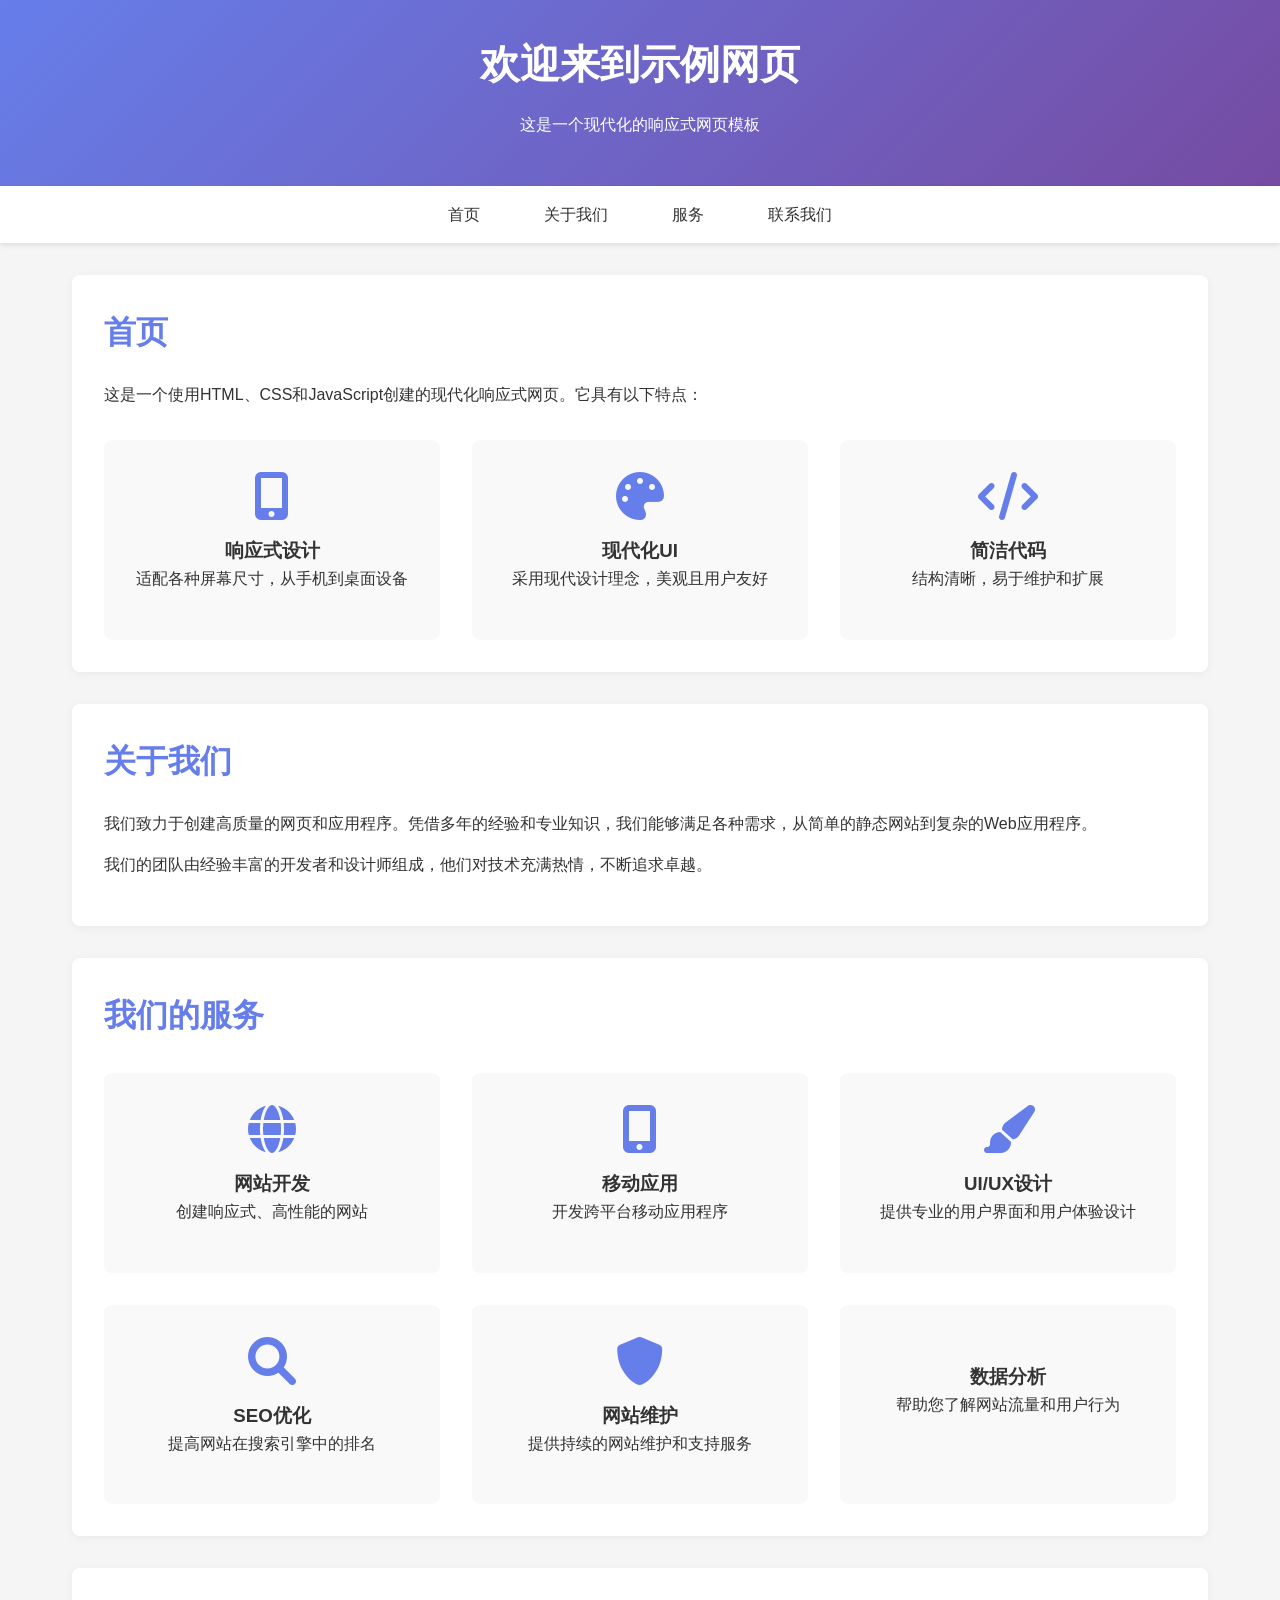
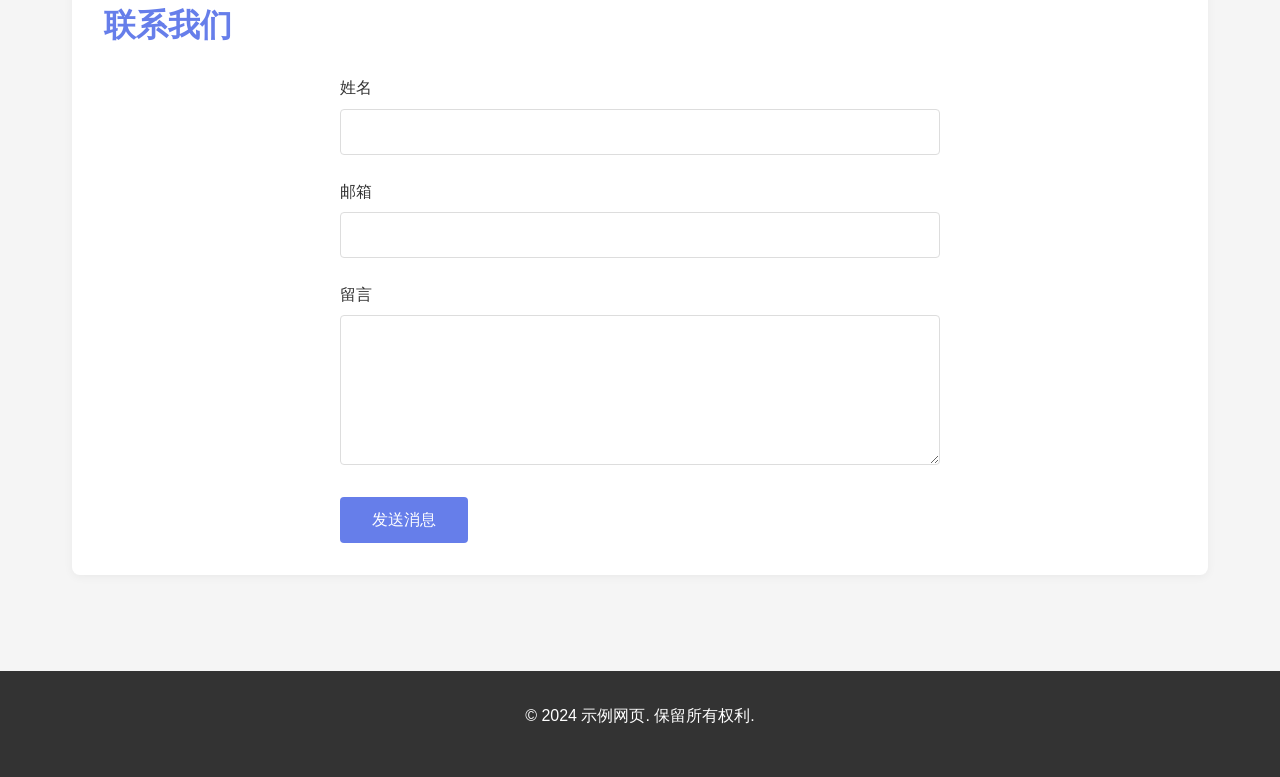
==== index.html @ 730ffffa "添加index.html网页文件" ====
<!DOCTYPE html>
<html lang="zh-CN">
<head>
    <meta charset="UTF-8">
    <meta name="viewport" content="width=device-width, initial-scale=1.0">
    <title>示例网页</title>
    <style>
        * {
            margin: 0;
            padding: 0;
            box-sizing: border-box;
        }

        body {
            font-family: -apple-system, BlinkMacSystemFont, 'Segoe UI', Roboto, Oxygen, Ubuntu, Cantarell, sans-serif;
            line-height: 1.6;
            color: #333;
            background-color: #f5f5f5;
        }

        header {
            background: linear-gradient(135deg, #667eea 0%, #764ba2 100%);
            color: white;
            padding: 2rem 0;
            text-align: center;
            box-shadow: 0 2px 10px rgba(0, 0, 0, 0.1);
        }

        nav {
            background: white;
            box-shadow: 0 2px 5px rgba(0, 0, 0, 0.1);
            position: sticky;
            top: 0;
            z-index: 100;
        }

        nav ul {
            list-style: none;
            display: flex;
            justify-content: center;
            flex-wrap: wrap;
        }

        nav ul li {
            margin: 0;
        }

        nav ul li a {
            display: block;
            padding: 1rem 2rem;
            text-decoration: none;
            color: #333;
            transition: background-color 0.3s ease;
        }

        nav ul li a:hover {
            background-color: #f0f0f0;
        }

        .container {
            max-width: 1200px;
            margin: 0 auto;
            padding: 2rem;
        }

        section {
            background: white;
            margin-bottom: 2rem;
            padding: 2rem;
            border-radius: 8px;
            box-shadow: 0 2px 10px rgba(0, 0, 0, 0.05);
        }

        h1 {
            font-size: 2.5rem;
            margin-bottom: 1rem;
        }

        h2 {
            font-size: 2rem;
            margin-bottom: 1.5rem;
            color: #667eea;
        }

        p {
            margin-bottom: 1rem;
        }

        .features {
            display: grid;
            grid-template-columns: repeat(auto-fit, minmax(300px, 1fr));
            gap: 2rem;
            margin-top: 2rem;
        }

        .feature {
            text-align: center;
            padding: 2rem;
            background: #f9f9f9;
            border-radius: 8px;
            transition: transform 0.3s ease, box-shadow 0.3s ease;
        }

        .feature:hover {
            transform: translateY(-5px);
            box-shadow: 0 5px 20px rgba(0, 0, 0, 0.1);
        }

        .feature i {
            font-size: 3rem;
            color: #667eea;
            margin-bottom: 1rem;
        }

        .btn {
            display: inline-block;
            padding: 0.8rem 2rem;
            background: #667eea;
            color: white;
            text-decoration: none;
            border-radius: 4px;
            transition: background-color 0.3s ease;
            border: none;
            cursor: pointer;
            font-size: 1rem;
        }

        .btn:hover {
            background: #5568d3;
        }

        form {
            max-width: 600px;
            margin: 0 auto;
        }

        .form-group {
            margin-bottom: 1.5rem;
        }

        label {
            display: block;
            margin-bottom: 0.5rem;
            font-weight: 500;
        }

        input, textarea {
            width: 100%;
            padding: 0.8rem;
            border: 1px solid #ddd;
            border-radius: 4px;
            font-size: 1rem;
        }

        textarea {
            resize: vertical;
            min-height: 150px;
        }

        footer {
            background: #333;
            color: white;
            text-align: center;
            padding: 2rem 0;
            margin-top: 2rem;
        }

        @media (max-width: 768px) {
            h1 {
                font-size: 2rem;
            }
            
            h2 {
                font-size: 1.5rem;
            }
            
            .container {
                padding: 1rem;
            }
            
            section {
                padding: 1.5rem;
            }
            
            nav ul li a {
                padding: 0.8rem 1rem;
            }
        }
    </style>
    <link rel="stylesheet" href="https://cdnjs.cloudflare.com/ajax/libs/font-awesome/6.0.0/css/all.min.css">
</head>
<body>
    <header>
        <h1>欢迎来到示例网页</h1>
        <p>这是一个现代化的响应式网页模板</p>
    </header>

    <nav>
        <ul>
            <li><a href="#home">首页</a></li>
            <li><a href="#about">关于我们</a></li>
            <li><a href="#services">服务</a></li>
            <li><a href="#contact">联系我们</a></li>
        </ul>
    </nav>

    <div class="container">
        <section id="home">
            <h2>首页</h2>
            <p>这是一个使用HTML、CSS和JavaScript创建的现代化响应式网页。它具有以下特点：</p>
            <div class="features">
                <div class="feature">
                    <i class="fas fa-mobile-alt"></i>
                    <h3>响应式设计</h3>
                    <p>适配各种屏幕尺寸，从手机到桌面设备</p>
                </div>
                <div class="feature">
                    <i class="fas fa-palette"></i>
                    <h3>现代化UI</h3>
                    <p>采用现代设计理念，美观且用户友好</p>
                </div>
                <div class="feature">
                    <i class="fas fa-code"></i>
                    <h3>简洁代码</h3>
                    <p>结构清晰，易于维护和扩展</p>
                </div>
            </div>
        </section>

        <section id="about">
            <h2>关于我们</h2>
            <p>我们致力于创建高质量的网页和应用程序。凭借多年的经验和专业知识，我们能够满足各种需求，从简单的静态网站到复杂的Web应用程序。</p>
            <p>我们的团队由经验丰富的开发者和设计师组成，他们对技术充满热情，不断追求卓越。</p>
        </section>

        <section id="services">
            <h2>我们的服务</h2>
            <div class="features">
                <div class="feature">
                    <i class="fas fa-globe"></i>
                    <h3>网站开发</h3>
                    <p>创建响应式、高性能的网站</p>
                </div>
                <div class="feature">
                    <i class="fas fa-mobile-alt"></i>
                    <h3>移动应用</h3>
                    <p>开发跨平台移动应用程序</p>
                </div>
                <div class="feature">
                    <i class="fas fa-paint-brush"></i>
                    <h3>UI/UX设计</h3>
                    <p>提供专业的用户界面和用户体验设计</p>
                </div>
                <div class="feature">
                    <i class="fas fa-search"></i>
                    <h3>SEO优化</h3>
                    <p>提高网站在搜索引擎中的排名</p>
                </div>
                <div class="feature">
                    <i class="fas fa-shield-alt"></i>
                    <h3>网站维护</h3>
                    <p>提供持续的网站维护和支持服务</p>
                </div>
                <div class="feature">
                    <i class="fas fa-analytics"></i>
                    <h3>数据分析</h3>
                    <p>帮助您了解网站流量和用户行为</p>
                </div>
            </div>
        </section>

        <section id="contact">
            <h2>联系我们</h2>
            <form id="contactForm">
                <div class="form-group">
                    <label for="name">姓名</label>
                    <input type="text" id="name" name="name" required>
                </div>
                <div class="form-group">
                    <label for="email">邮箱</label>
                    <input type="email" id="email" name="email" required>
                </div>
                <div class="form-group">
                    <label for="message">留言</label>
                    <textarea id="message" name="message" required></textarea>
                </div>
                <button type="submit" class="btn">发送消息</button>
            </form>
        </section>
    </div>

    <footer>
        <p>&copy; 2024 示例网页. 保留所有权利.</p>
    </footer>

    <script>
        // 平滑滚动
        document.querySelectorAll('a[href^="#"]').forEach(anchor => {
            anchor.addEventListener('click', function (e) {
                e.preventDefault();
                document.querySelector(this.getAttribute('href')).scrollIntoView({
                    behavior: 'smooth'
                });
            });
        });

        // 表单提交处理
        document.getElementById('contactForm').addEventListener('submit', function(e) {
            e.preventDefault();
            
            // 这里可以添加表单提交逻辑
            const formData = new FormData(this);
            const data = Object.fromEntries(formData);
            
            console.log('表单数据:', data);
            
            // 显示成功消息
            alert('消息发送成功！我们会尽快与您联系。');
            
            // 重置表单
            this.reset();
        });

        // 页面加载动画
        window.addEventListener('load', function() {
            document.body.style.opacity = '0';
            document.body.style.transition = 'opacity 0.5s ease';
            setTimeout(() => {
                document.body.style.opacity = '1';
            }, 100);
        });

        // 滚动显示效果
        const observerOptions = {
            threshold: 0.1,
            rootMargin: '0px 0px -50px 0px'
        };

        const observer = new IntersectionObserver(function(entries) {
            entries.forEach(entry => {
                if (entry.isIntersecting) {
                    entry.target.style.opacity = '1';
                    entry.target.style.transform = 'translateY(0)';
                }
            });
        }, observerOptions);

        // 观察所有section元素
        document.querySelectorAll('section').forEach(section => {
            section.style.opacity = '0';
            section.style.transform = 'translateY(20px)';
            section.style.transition = 'opacity 0.6s ease, transform 0.6s ease';
            observer.observe(section);
        });
    </script>
</body>
</html>
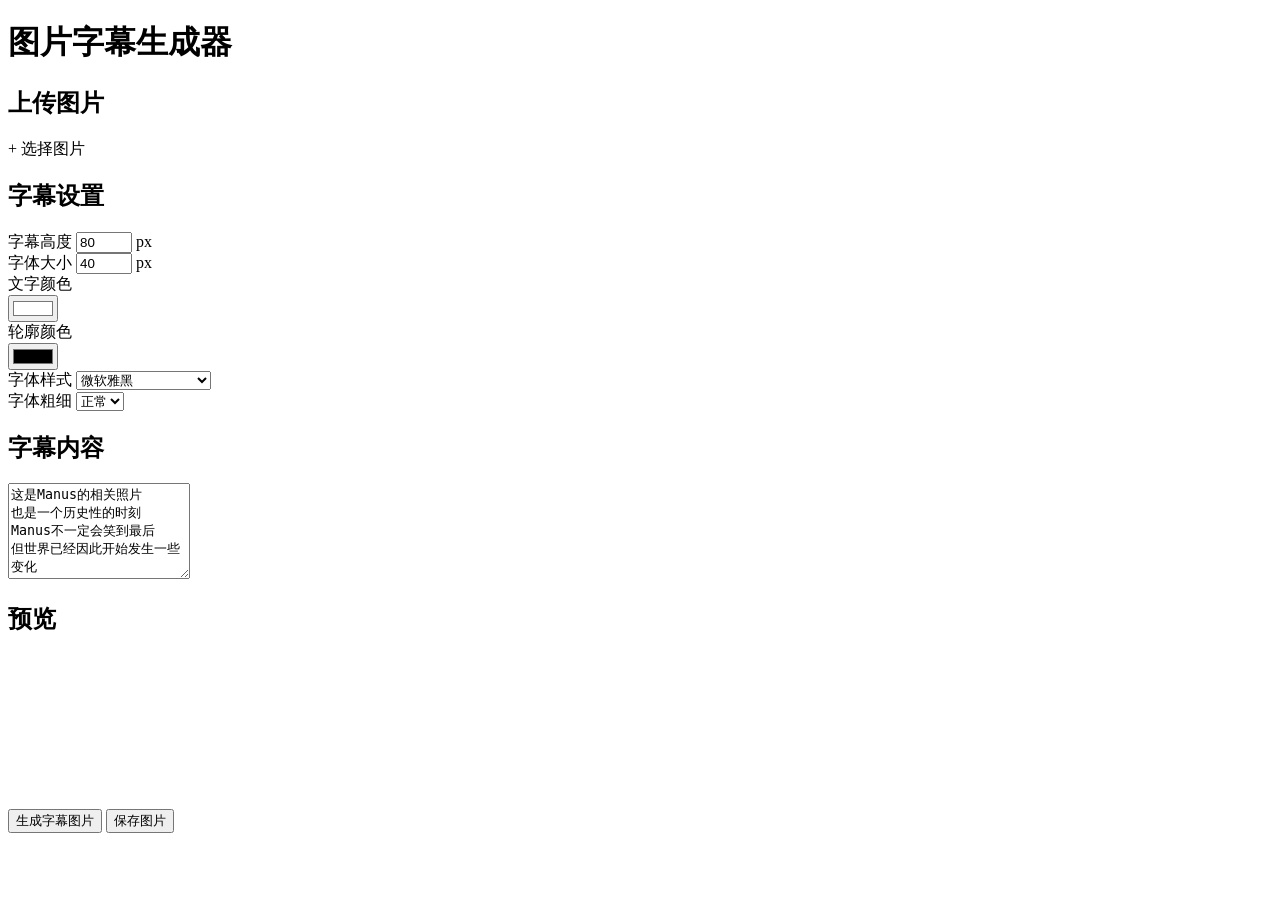
==== commit ca01299f: "同步项目到GitHub" ====
--- a/index.html
+++ b/index.html
@@ -3,355 +3,116 @@
 <head>
     <meta charset="UTF-8">
     <meta name="viewport" content="width=device-width, initial-scale=1.0">
-    <title>示例网页</title>
-    <style>
-        * {
-            margin: 0;
-            padding: 0;
-            box-sizing: border-box;
-        }
-
-        body {
-            font-family: -apple-system, BlinkMacSystemFont, 'Segoe UI', Roboto, Oxygen, Ubuntu, Cantarell, sans-serif;
-            line-height: 1.6;
-            color: #333;
-            background-color: #f5f5f5;
-        }
-
-        header {
-            background: linear-gradient(135deg, #667eea 0%, #764ba2 100%);
-            color: white;
-            padding: 2rem 0;
-            text-align: center;
-            box-shadow: 0 2px 10px rgba(0, 0, 0, 0.1);
-        }
-
-        nav {
-            background: white;
-            box-shadow: 0 2px 5px rgba(0, 0, 0, 0.1);
-            position: sticky;
-            top: 0;
-            z-index: 100;
-        }
-
-        nav ul {
-            list-style: none;
-            display: flex;
-            justify-content: center;
-            flex-wrap: wrap;
-        }
-
-        nav ul li {
-            margin: 0;
-        }
-
-        nav ul li a {
-            display: block;
-            padding: 1rem 2rem;
-            text-decoration: none;
-            color: #333;
-            transition: background-color 0.3s ease;
-        }
-
-        nav ul li a:hover {
-            background-color: #f0f0f0;
-        }
-
-        .container {
-            max-width: 1200px;
-            margin: 0 auto;
-            padding: 2rem;
-        }
-
-        section {
-            background: white;
-            margin-bottom: 2rem;
-            padding: 2rem;
-            border-radius: 8px;
-            box-shadow: 0 2px 10px rgba(0, 0, 0, 0.05);
-        }
-
-        h1 {
-            font-size: 2.5rem;
-            margin-bottom: 1rem;
-        }
-
-        h2 {
-            font-size: 2rem;
-            margin-bottom: 1.5rem;
-            color: #667eea;
-        }
-
-        p {
-            margin-bottom: 1rem;
-        }
-
-        .features {
-            display: grid;
-            grid-template-columns: repeat(auto-fit, minmax(300px, 1fr));
-            gap: 2rem;
-            margin-top: 2rem;
-        }
-
-        .feature {
-            text-align: center;
-            padding: 2rem;
-            background: #f9f9f9;
-            border-radius: 8px;
-            transition: transform 0.3s ease, box-shadow 0.3s ease;
-        }
-
-        .feature:hover {
-            transform: translateY(-5px);
-            box-shadow: 0 5px 20px rgba(0, 0, 0, 0.1);
-        }
-
-        .feature i {
-            font-size: 3rem;
-            color: #667eea;
-            margin-bottom: 1rem;
-        }
-
-        .btn {
-            display: inline-block;
-            padding: 0.8rem 2rem;
-            background: #667eea;
-            color: white;
-            text-decoration: none;
-            border-radius: 4px;
-            transition: background-color 0.3s ease;
-            border: none;
-            cursor: pointer;
-            font-size: 1rem;
-        }
-
-        .btn:hover {
-            background: #5568d3;
-        }
-
-        form {
-            max-width: 600px;
-            margin: 0 auto;
-        }
-
-        .form-group {
-            margin-bottom: 1.5rem;
-        }
-
-        label {
-            display: block;
-            margin-bottom: 0.5rem;
-            font-weight: 500;
-        }
-
-        input, textarea {
-            width: 100%;
-            padding: 0.8rem;
-            border: 1px solid #ddd;
-            border-radius: 4px;
-            font-size: 1rem;
-        }
-
-        textarea {
-            resize: vertical;
-            min-height: 150px;
-        }
-
-        footer {
-            background: #333;
-            color: white;
-            text-align: center;
-            padding: 2rem 0;
-            margin-top: 2rem;
-        }
-
-        @media (max-width: 768px) {
-            h1 {
-                font-size: 2rem;
-            }
-            
-            h2 {
-                font-size: 1.5rem;
-            }
-            
-            .container {
-                padding: 1rem;
-            }
-            
-            section {
-                padding: 1.5rem;
-            }
-            
-            nav ul li a {
-                padding: 0.8rem 1rem;
-            }
-        }
-    </style>
-    <link rel="stylesheet" href="https://cdnjs.cloudflare.com/ajax/libs/font-awesome/6.0.0/css/all.min.css">
+    <title>图片字幕生成器</title>
+    <link rel="stylesheet" href="style.css">
 </head>
 <body>
-    <header>
-        <h1>欢迎来到示例网页</h1>
-        <p>这是一个现代化的响应式网页模板</p>
-    </header>
-
-    <nav>
-        <ul>
-            <li><a href="#home">首页</a></li>
-            <li><a href="#about">关于我们</a></li>
-            <li><a href="#services">服务</a></li>
-            <li><a href="#contact">联系我们</a></li>
-        </ul>
-    </nav>
-
     <div class="container">
-        <section id="home">
-            <h2>首页</h2>
-            <p>这是一个使用HTML、CSS和JavaScript创建的现代化响应式网页。它具有以下特点：</p>
-            <div class="features">
-                <div class="feature">
-                    <i class="fas fa-mobile-alt"></i>
-                    <h3>响应式设计</h3>
-                    <p>适配各种屏幕尺寸，从手机到桌面设备</p>
+        <h1 class="title">图片字幕生成器</h1>
+        
+        <div class="main-content">
+            <!-- 左侧控制面板 -->
+            <div class="control-panel">
+                <!-- 上传图片 -->
+                <div class="section">
+                    <h2 class="section-title">上传图片</h2>
+                    <div class="upload-area">
+                        <label for="file-upload" class="upload-btn">+ 选择图片</label>
+                        <input type="file" id="file-upload" accept="image/*" style="display: none;">
+                        <div id="file-name" class="file-name"></div>
+                    </div>
                 </div>
-                <div class="feature">
-                    <i class="fas fa-palette"></i>
-                    <h3>现代化UI</h3>
-                    <p>采用现代设计理念，美观且用户友好</p>
+                
+                <!-- 字幕设置 -->
+                <div class="section">
+                    <h2 class="section-title">字幕设置</h2>
+                    <div class="settings">
+                        <div class="setting-row">
+                            <label for="subtitle-height">字幕高度</label>
+                            <input type="number" id="subtitle-height" value="80" min="10" max="200">
+                            <span class="unit">px</span>
+                        </div>
+                        
+                        <div class="setting-row">
+                            <label for="font-size">字体大小</label>
+                            <input type="number" id="font-size" value="40" min="10" max="100">
+                            <span class="unit">px</span>
+                        </div>
+                        
+                        <div class="setting-row">
+                            <label for="text-color">文字颜色</label>
+                            <div class="color-picker">
+                                <input type="color" id="text-color" value="#FFFFFF">
+                                <div class="color-preview" id="text-color-preview" style="background-color: #FFFFFF;"></div>
+                            </div>
+                        </div>
+                        
+                        <div class="setting-row">
+                            <label for="outline-color">轮廓颜色</label>
+                            <div class="color-picker">
+                                <input type="color" id="outline-color" value="#000000">
+                                <div class="color-preview" id="outline-color-preview" style="background-color: #000000;"></div>
+                            </div>
+                        </div>
+                        
+                        <div class="setting-row">
+                            <label for="font-family">字体样式</label>
+                            <select id="font-family">
+                                <option value="微软雅黑, Microsoft YaHei">微软雅黑</option>
+                                <option value="宋体, SimSun">宋体</option>
+                                <option value="黑体, SimHei">黑体</option>
+                                <option value="Arial, sans-serif">Arial</option>
+                                <option value="Times New Roman, serif">Times New Roman</option>
+                            </select>
+                        </div>
+                        
+                        <div class="setting-row">
+                            <label for="font-weight">字体粗细</label>
+                            <select id="font-weight">
+                                <option value="normal">正常</option>
+                                <option value="bold">粗体</option>
+                                <option value="lighter">细体</option>
+                                <option value="100">100</option>
+                                <option value="200">200</option>
+                                <option value="300">300</option>
+                                <option value="400">400</option>
+                                <option value="500">500</option>
+                                <option value="600">600</option>
+                                <option value="700">700</option>
+                                <option value="800">800</option>
+                                <option value="900">900</option>
+                            </select>
+                        </div>
+                    </div>
                 </div>
-                <div class="feature">
-                    <i class="fas fa-code"></i>
-                    <h3>简洁代码</h3>
-                    <p>结构清晰，易于维护和扩展</p>
+                
+                <!-- 字幕内容 -->
+                <div class="section">
+                    <h2 class="section-title">字幕内容</h2>
+                    <textarea id="subtitle-content" rows="6" placeholder="请输入字幕内容，每行显示为一条字幕">这是Manus的相关照片
+也是一个历史性的时刻
+Manus不一定会笑到最后
+但世界已经因此开始发生一些变化</textarea>
                 </div>
             </div>
-        </section>
-
-        <section id="about">
-            <h2>关于我们</h2>
-            <p>我们致力于创建高质量的网页和应用程序。凭借多年的经验和专业知识，我们能够满足各种需求，从简单的静态网站到复杂的Web应用程序。</p>
-            <p>我们的团队由经验丰富的开发者和设计师组成，他们对技术充满热情，不断追求卓越。</p>
-        </section>
-
-        <section id="services">
-            <h2>我们的服务</h2>
-            <div class="features">
-                <div class="feature">
-                    <i class="fas fa-globe"></i>
-                    <h3>网站开发</h3>
-                    <p>创建响应式、高性能的网站</p>
-                </div>
-                <div class="feature">
-                    <i class="fas fa-mobile-alt"></i>
-                    <h3>移动应用</h3>
-                    <p>开发跨平台移动应用程序</p>
-                </div>
-                <div class="feature">
-                    <i class="fas fa-paint-brush"></i>
-                    <h3>UI/UX设计</h3>
-                    <p>提供专业的用户界面和用户体验设计</p>
-                </div>
-                <div class="feature">
-                    <i class="fas fa-search"></i>
-                    <h3>SEO优化</h3>
-                    <p>提高网站在搜索引擎中的排名</p>
-                </div>
-                <div class="feature">
-                    <i class="fas fa-shield-alt"></i>
-                    <h3>网站维护</h3>
-                    <p>提供持续的网站维护和支持服务</p>
-                </div>
-                <div class="feature">
-                    <i class="fas fa-analytics"></i>
-                    <h3>数据分析</h3>
-                    <p>帮助您了解网站流量和用户行为</p>
+            
+            <!-- 右侧预览区域 -->
+            <div class="preview-panel">
+                <h2 class="section-title">预览</h2>
+                <div class="preview-area">
+                    <canvas id="preview-canvas"></canvas>
                 </div>
             </div>
-        </section>
-
-        <section id="contact">
-            <h2>联系我们</h2>
-            <form id="contactForm">
-                <div class="form-group">
-                    <label for="name">姓名</label>
-                    <input type="text" id="name" name="name" required>
-                </div>
-                <div class="form-group">
-                    <label for="email">邮箱</label>
-                    <input type="email" id="email" name="email" required>
-                </div>
-                <div class="form-group">
-                    <label for="message">留言</label>
-                    <textarea id="message" name="message" required></textarea>
-                </div>
-                <button type="submit" class="btn">发送消息</button>
-            </form>
-        </section>
+        </div>
+        
+        <!-- 底部操作按钮 -->
+        <div class="actions">
+            <button id="generate-btn" class="btn btn-primary">生成字幕图片</button>
+            <button id="save-btn" class="btn btn-secondary">保存图片</button>
+            <div id="success-message" class="success-message"></div>
+        </div>
     </div>
-
-    <footer>
-        <p>&copy; 2024 示例网页. 保留所有权利.</p>
-    </footer>
-
-    <script>
-        // 平滑滚动
-        document.querySelectorAll('a[href^="#"]').forEach(anchor => {
-            anchor.addEventListener('click', function (e) {
-                e.preventDefault();
-                document.querySelector(this.getAttribute('href')).scrollIntoView({
-                    behavior: 'smooth'
-                });
-            });
-        });
-
-        // 表单提交处理
-        document.getElementById('contactForm').addEventListener('submit', function(e) {
-            e.preventDefault();
-            
-            // 这里可以添加表单提交逻辑
-            const formData = new FormData(this);
-            const data = Object.fromEntries(formData);
-            
-            console.log('表单数据:', data);
-            
-            // 显示成功消息
-            alert('消息发送成功！我们会尽快与您联系。');
-            
-            // 重置表单
-            this.reset();
-        });
-
-        // 页面加载动画
-        window.addEventListener('load', function() {
-            document.body.style.opacity = '0';
-            document.body.style.transition = 'opacity 0.5s ease';
-            setTimeout(() => {
-                document.body.style.opacity = '1';
-            }, 100);
-        });
-
-        // 滚动显示效果
-        const observerOptions = {
-            threshold: 0.1,
-            rootMargin: '0px 0px -50px 0px'
-        };
-
-        const observer = new IntersectionObserver(function(entries) {
-            entries.forEach(entry => {
-                if (entry.isIntersecting) {
-                    entry.target.style.opacity = '1';
-                    entry.target.style.transform = 'translateY(0)';
-                }
-            });
-        }, observerOptions);
-
-        // 观察所有section元素
-        document.querySelectorAll('section').forEach(section => {
-            section.style.opacity = '0';
-            section.style.transform = 'translateY(20px)';
-            section.style.transition = 'opacity 0.6s ease, transform 0.6s ease';
-            observer.observe(section);
-        });
-    </script>
+    
+    <script src="script.js"></script>
 </body>
 </html>
